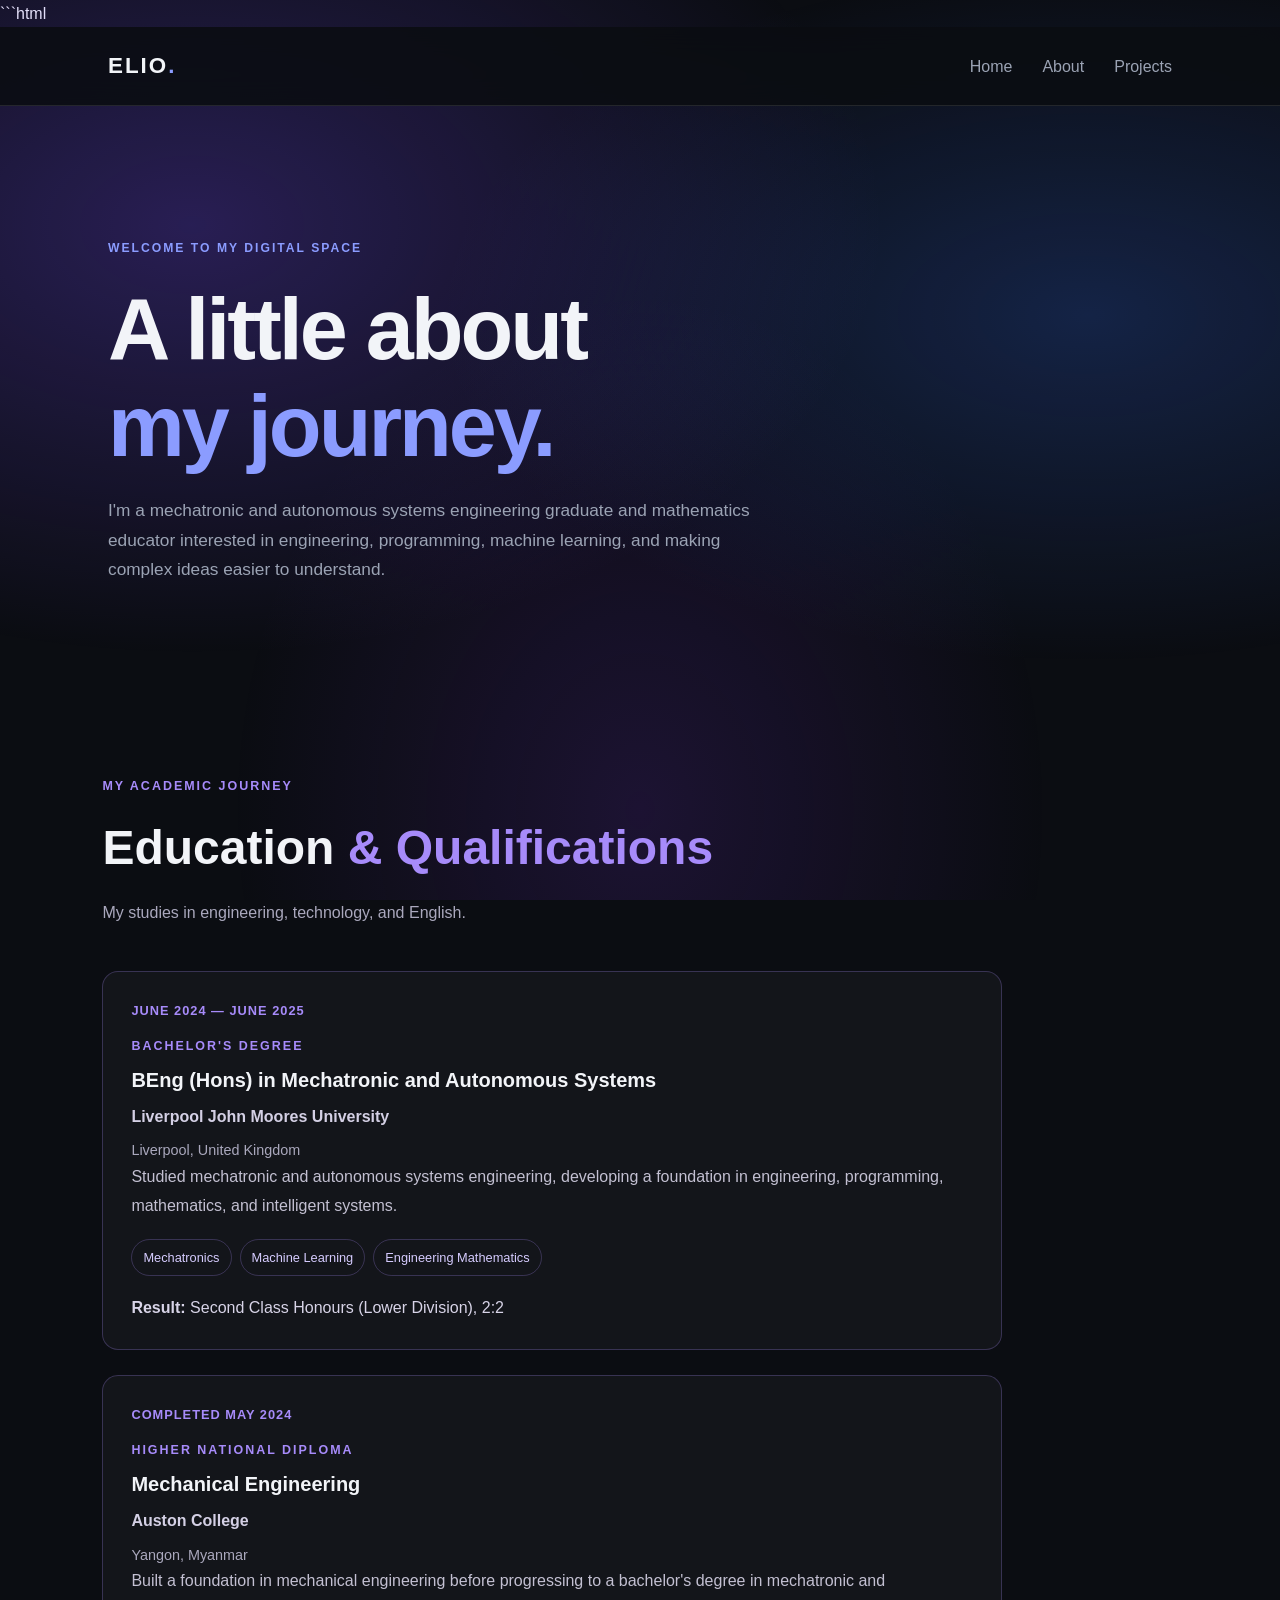
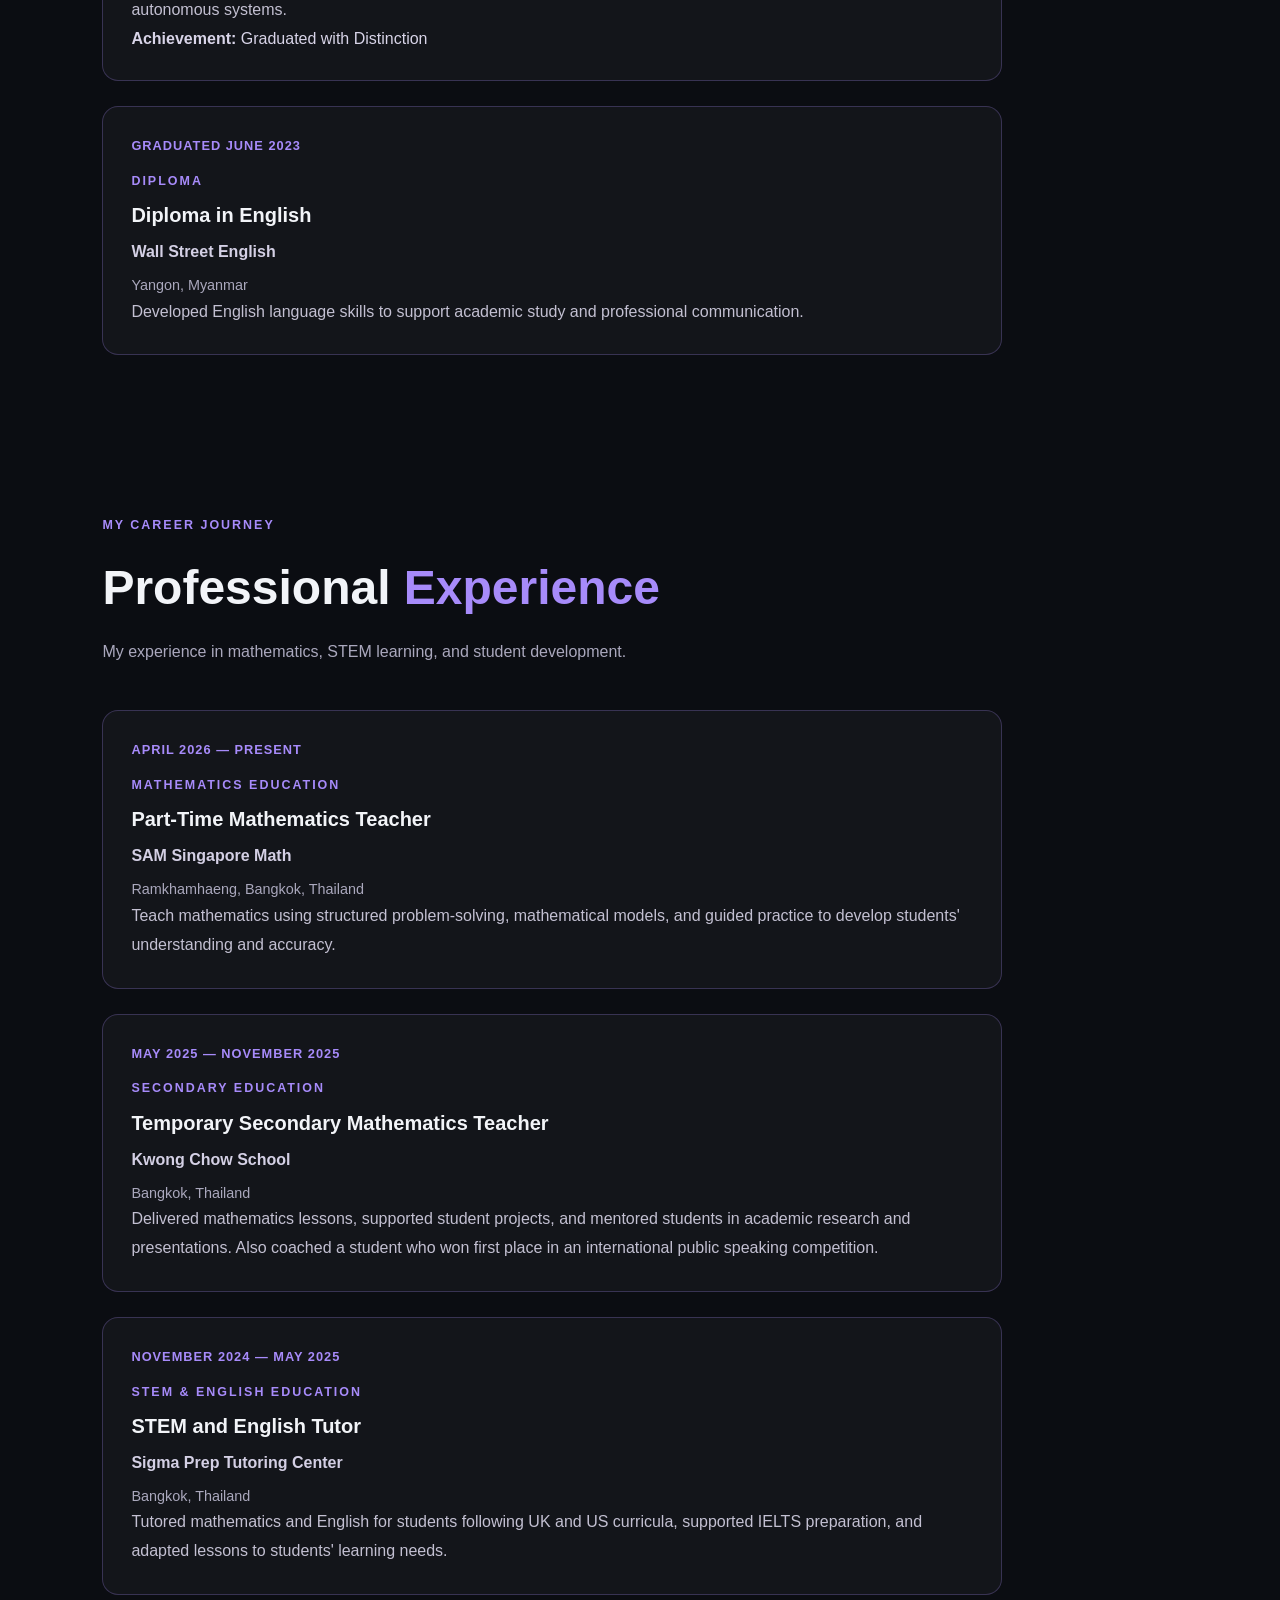
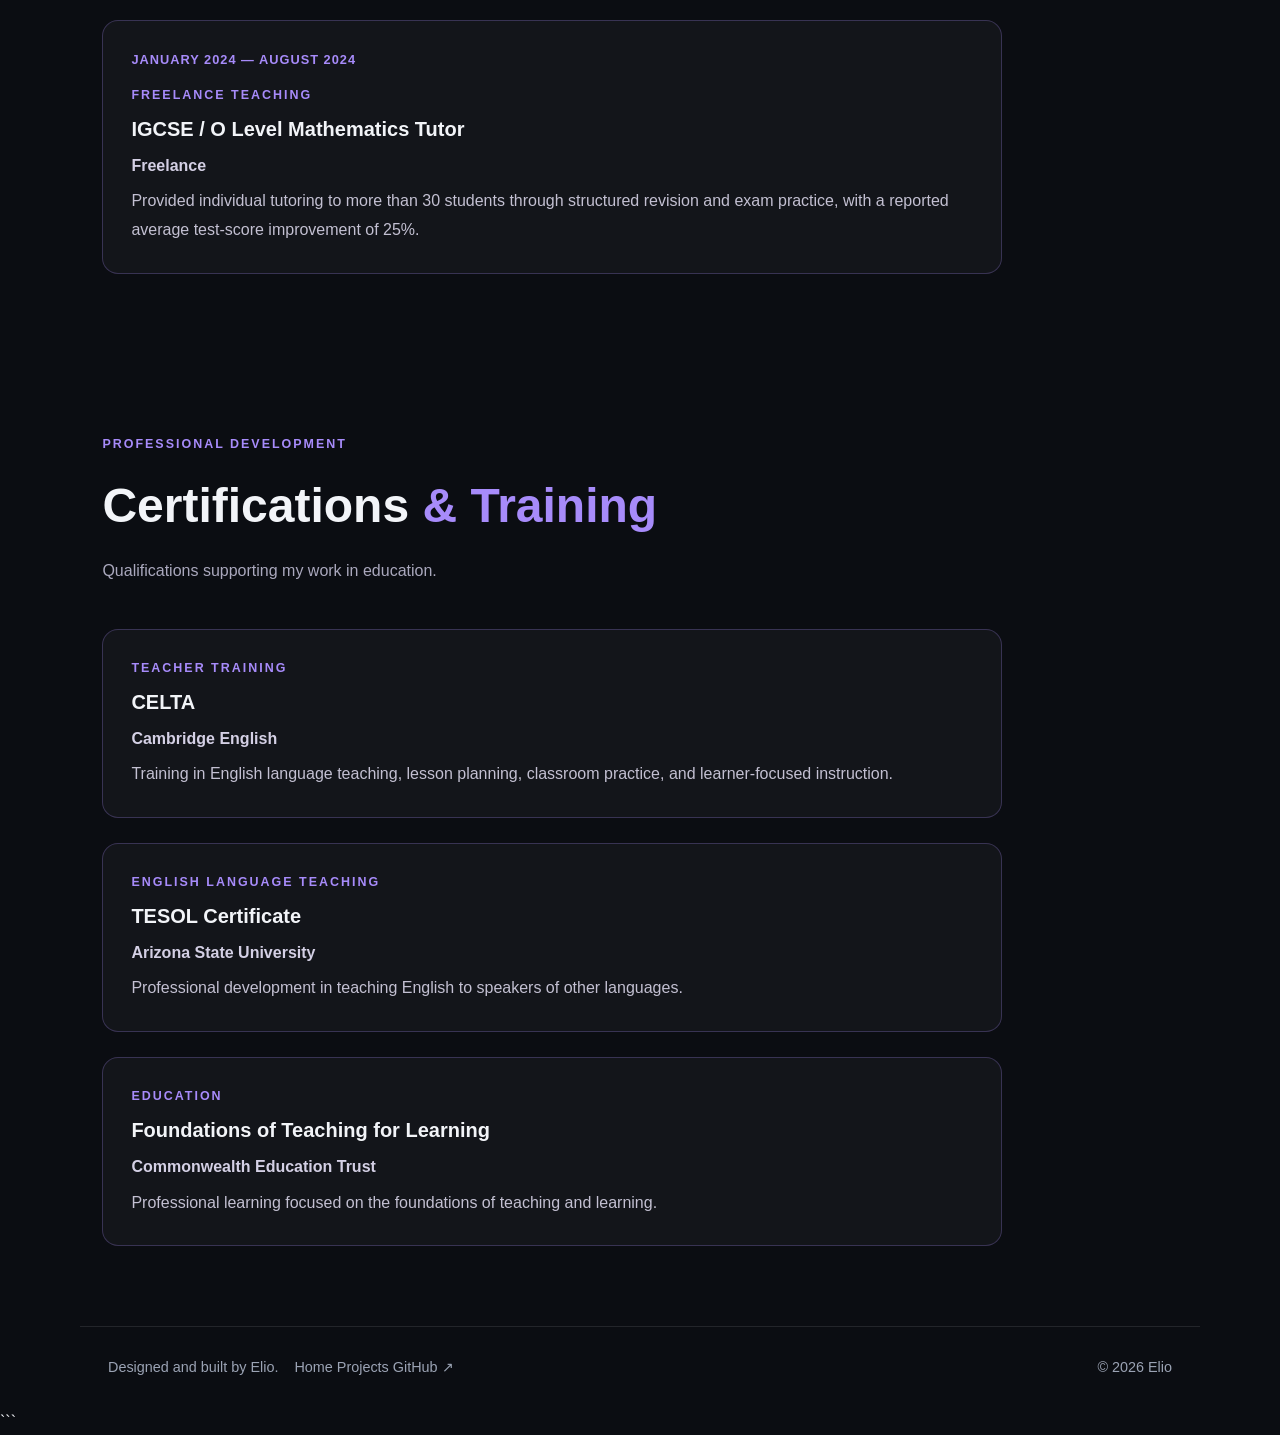
==== about.html @ 5c2333bc "Create about.html" ====
```html
<!DOCTYPE html>
<html lang="en">
<head>
    <meta charset="UTF-8">
    <meta name="viewport" content="width=device-width, initial-scale=1.0">

    <title>About Me | Elio</title>
    <meta name="description" content="Learn about Elio's engineering education, professional experience, and teaching qualifications.">
    <meta name="theme-color" content="#0b0b14">

    <link rel="stylesheet" href="style.css">
</head>

<body>

    <!-- Navigation -->
    <header>
        <nav class="navbar">
            <a href="index.html" class="logo">ELIO<span>.</span></a>

            <ul class="nav-links">
                <li><a href="index.html">Home</a></li>
                <li><a href="about.html">About</a></li>
                <li><a href="projects.html">Projects</a></li>
            </ul>
        </nav>
    </header>

    <main>

        <!-- Introduction -->
        <section class="hero">
            <p class="intro">MY BACKGROUND</p>

            <h1>
                A little about<br>
                <span>my journey.</span>
            </h1>

            <p class="hero-description">
                I'm a mechatronic and autonomous systems engineering
                graduate and mathematics educator interested in
                engineering, programming, machine learning, and
                making complex ideas easier to understand.
            </p>
        </section>


        <!-- Education -->
        <section id="education" class="education-section">
            <div class="section-heading">
                <p class="section-label">MY ACADEMIC JOURNEY</p>
                <h2>Education <span>& Qualifications</span></h2>
                <p class="section-description">
                    My studies in engineering, technology, and English.
                </p>
            </div>

            <div class="education-timeline">

                <article class="education-card">
                    <div class="education-date">JUNE 2024 — JUNE 2025</div>

                    <div class="education-content">
                        <p class="education-type">BACHELOR'S DEGREE</p>
                        <h3>BEng (Hons) in Mechatronic and Autonomous Systems</h3>
                        <h4>Liverpool John Moores University</h4>
                        <p class="education-location">
                            Liverpool, United Kingdom
                        </p>

                        <p>
                            Studied mechatronic and autonomous systems
                            engineering, developing a foundation in
                            engineering, programming, mathematics,
                            and intelligent systems.
                        </p>

                        <div class="education-tags">
                            <span>Mechatronics</span>
                            <span>Machine Learning</span>
                            <span>Engineering Mathematics</span>
                        </div>

                        <p class="education-result">
                            <strong>Result:</strong>
                            Second Class Honours (Lower Division), 2:2
                        </p>
                    </div>
                </article>


                <article class="education-card">
                    <div class="education-date">COMPLETED MAY 2024</div>

                    <div class="education-content">
                        <p class="education-type">HIGHER NATIONAL DIPLOMA</p>
                        <h3>Mechanical Engineering</h3>
                        <h4>Auston College</h4>
                        <p class="education-location">Yangon, Myanmar</p>

                        <p>
                            Built a foundation in mechanical engineering
                            before progressing to a bachelor's degree
                            in mechatronic and autonomous systems.
                        </p>

                        <p class="education-result">
                            <strong>Achievement:</strong>
                            Graduated with Distinction
                        </p>
                    </div>
                </article>


                <article class="education-card">
                    <div class="education-date">GRADUATED JUNE 2023</div>

                    <div class="education-content">
                        <p class="education-type">DIPLOMA</p>
                        <h3>Diploma in English</h3>
                        <h4>Wall Street English</h4>
                        <p class="education-location">Yangon, Myanmar</p>

                        <p>
                            Developed English language skills to support
                            academic study and professional communication.
                        </p>
                    </div>
                </article>

            </div>
        </section>


        <!-- Professional Experience -->
        <section id="experience" class="education-section">
            <div class="section-heading">
                <p class="section-label">MY CAREER JOURNEY</p>
                <h2>Professional <span>Experience</span></h2>
                <p class="section-description">
                    My experience in mathematics, STEM learning,
                    and student development.
                </p>
            </div>

            <div class="education-timeline">

                <article class="education-card">
                    <div class="education-date">APRIL 2026 — PRESENT</div>

                    <div class="education-content">
                        <p class="education-type">MATHEMATICS EDUCATION</p>
                        <h3>Part-Time Mathematics Teacher</h3>
                        <h4>SAM Singapore Math</h4>
                        <p class="education-location">
                            Ramkhamhaeng, Bangkok, Thailand
                        </p>

                        <p>
                            Teach mathematics using structured problem-solving,
                            mathematical models, and guided practice to develop
                            students' understanding and accuracy.
                        </p>
                    </div>
                </article>


                <article class="education-card">
                    <div class="education-date">MAY 2025 — NOVEMBER 2025</div>

                    <div class="education-content">
                        <p class="education-type">SECONDARY EDUCATION</p>
                        <h3>Temporary Secondary Mathematics Teacher</h3>
                        <h4>Kwong Chow School</h4>
                        <p class="education-location">Bangkok, Thailand</p>

                        <p>
                            Delivered mathematics lessons, supported student
                            projects, and mentored students in academic
                            research and presentations. Also coached a student
                            who won first place in an international public
                            speaking competition.
                        </p>
                    </div>
                </article>


                <article class="education-card">
                    <div class="education-date">NOVEMBER 2024 — MAY 2025</div>

                    <div class="education-content">
                        <p class="education-type">STEM & ENGLISH EDUCATION</p>
                        <h3>STEM and English Tutor</h3>
                        <h4>Sigma Prep Tutoring Center</h4>
                        <p class="education-location">Bangkok, Thailand</p>

                        <p>
                            Tutored mathematics and English for students
                            following UK and US curricula, supported IELTS
                            preparation, and adapted lessons to students'
                            learning needs.
                        </p>
                    </div>
                </article>


                <article class="education-card">
                    <div class="education-date">JANUARY 2024 — AUGUST 2024</div>

                    <div class="education-content">
                        <p class="education-type">FREELANCE TEACHING</p>
                        <h3>IGCSE / O Level Mathematics Tutor</h3>
                        <h4>Freelance</h4>

                        <p>
                            Provided individual tutoring to more than
                            30 students through structured revision and
                            exam practice, with a reported average
                            test-score improvement of 25%.
                        </p>
                    </div>
                </article>

            </div>
        </section>


        <!-- Certifications -->
        <section id="certifications" class="education-section">
            <div class="section-heading">
                <p class="section-label">PROFESSIONAL DEVELOPMENT</p>
                <h2>Certifications <span>& Training</span></h2>
                <p class="section-description">
                    Qualifications supporting my work in education.
                </p>
            </div>

            <div class="education-timeline">

                <article class="education-card">
                    <div class="education-content">
                        <p class="education-type">TEACHER TRAINING</p>
                        <h3>CELTA</h3>
                        <h4>Cambridge English</h4>
                        <p>
                            Training in English language teaching,
                            lesson planning, classroom practice,
                            and learner-focused instruction.
                        </p>
                    </div>
                </article>


                <article class="education-card">
                    <div class="education-content">
                        <p class="education-type">ENGLISH LANGUAGE TEACHING</p>
                        <h3>TESOL Certificate</h3>
                        <h4>Arizona State University</h4>
                        <p>
                            Professional development in teaching
                            English to speakers of other languages.
                        </p>
                    </div>
                </article>


                <article class="education-card">
                    <div class="education-content">
                        <p class="education-type">EDUCATION</p>
                        <h3>Foundations of Teaching for Learning</h3>
                        <h4>Commonwealth Education Trust</h4>
                        <p>
                            Professional learning focused on
                            the foundations of teaching and learning.
                        </p>
                    </div>
                </article>

            </div>
        </section>

    </main>


    <!-- Footer -->
    <footer>
        <p>Designed and built by Elio.</p>

        <div>
            <a href="index.html">Home</a>
            <a href="projects.html">Projects</a>
            <a href="https://github.com/E1io777"
               target="_blank"
               rel="noopener noreferrer">
                GitHub ↗
            </a>
        </div>
    </footer>

    <script src="script.js"></script>

</body>
</html>
```
---- style.css ----
/* =========================
   1. Global Settings
========================= */

:root {
    --background: #0b0d12;
    --surface: #121620;
    --text: #f2f4f8;
    --muted: #9ba3b4;
    --accent: #8b9cff;
    --border: rgba(255, 255, 255, 0.10);
}

* {
    margin: 0;
    padding: 0;
    box-sizing: border-box;
}

html {
    scroll-behavior: smooth;
    scroll-padding-top: 90px;
}

body {
    background: var(--background);
    color: var(--text);
    font-family: Arial, Helvetica, sans-serif;
    line-height: 1.7;
}

a {
    color: inherit;
    text-decoration: none;
}

::selection {
    background: var(--accent);
    color: #0b0d12;
}


/* =========================
   2. Navigation Bar
========================= */

header {
    position: sticky;
    top: 0;
    z-index: 100;
    background: rgba(11, 13, 18, 0.88);
    backdrop-filter: blur(14px);
    border-bottom: 1px solid var(--border);
}

.navbar {
    max-width: 1120px;
    margin: auto;
    padding: 20px 28px;
    display: flex;
    align-items: center;
    justify-content: space-between;
}

.logo {
    font-size: 1.4rem;
    font-weight: 800;
    letter-spacing: 2px;
}

.logo span {
    color: var(--accent);
}

.nav-links {
    display: flex;
    gap: 30px;
    list-style: none;
}

.nav-links a {
    color: var(--muted);
    transition: color 0.25s ease;
}

.nav-links a:hover {
    color: var(--text);
}


/* =========================
   3. Hero Section
========================= */

.hero {
    max-width: 1120px;
    min-height: 590px;
    margin: auto;
    padding: 130px 28px 110px;
    display: flex;
    flex-direction: column;
    justify-content: center;
    align-items: flex-start;
}

.intro,
.section-label,
.project-number {
    color: var(--accent);
    font-size: 0.76rem;
    font-weight: 700;
    letter-spacing: 2px;
}

.hero h1 {
    margin: 22px 0;
    font-size: clamp(2.8rem, 7vw, 5.4rem);
    line-height: 1.12;
    letter-spacing: -3px;
}

.hero h1 span {
    color: var(--accent);
}

.hero-description {
    max-width: 650px;
    color: var(--muted);
    font-size: 1.08rem;
}

.hero-buttons {
    display: flex;
    flex-wrap: wrap;
    gap: 14px;
    margin-top: 32px;
}

.button {
    display: inline-block;
    padding: 12px 21px;
    border-radius: 8px;
    font-size: 0.92rem;
    font-weight: 700;
    transition:
        transform 0.25s ease,
        background 0.25s ease;
}

.button:hover {
    transform: translateY(-3px);
}

.primary-button {
    background: var(--accent);
    color: #0b0d12;
}

.primary-button:hover {
    background: #aab5ff;
}

.secondary-button {
    border: 1px solid var(--border);
    background: var(--surface);
}


/* =========================
   4. General Sections
========================= */

.section {
    max-width: 1120px;
    margin: auto;
    padding: 90px 28px;
}

.section h2 {
    margin: 12px 0 24px;
    font-size: clamp(2rem, 4vw, 3rem);
    letter-spacing: -1px;
}

.section > p:not(.section-label) {
    max-width: 760px;
    color: var(--muted);
}


/* =========================
   5. Project Cards
========================= */

.project-grid {
    display: grid;
    grid-template-columns: repeat(3, minmax(0, 1fr));
    gap: 20px;
    margin-top: 36px;
}

.project-card {
    padding: 27px;
    background: var(--surface);
    border: 1px solid var(--border);
    border-radius: 14px;
    display: flex;
    flex-direction: column;
    align-items: flex-start;
    transition:
        transform 0.3s ease,
        border-color 0.3s ease,
        background 0.3s ease;
}

.project-card:hover {
    transform: translateY(-6px);
    border-color: var(--accent);
    background: #171c29;
}

.project-card h3 {
    margin: 18px 0 12px;
    font-size: 1.25rem;
    line-height: 1.4;
}

.project-card > p:not(.project-number):not(.project-tags) {
    color: var(--muted);
    font-size: 0.94rem;
}

.project-tags {
    margin-top: 22px;
    color: var(--accent);
    font-size: 0.8rem;
}

.project-card a,
.coming-soon {
    margin-top: 24px;
    font-size: 0.9rem;
    font-weight: 700;
}

.project-card a:hover {
    color: var(--accent);
}

.coming-soon {
    color: var(--muted);
    font-size: 0.75rem;
    letter-spacing: 1px;
}


/* =========================
   6. Skills
========================= */

.skills-list {
    display: flex;
    flex-wrap: wrap;
    gap: 12px;
    margin-top: 28px;
}

.skills-list span {
    padding: 10px 16px;
    border: 1px solid var(--border);
    background: var(--surface);
    border-radius: 8px;
    font-size: 0.9rem;
    transition:
        border-color 0.25s ease,
        transform 0.25s ease;
}

.skills-list span:hover {
    border-color: var(--accent);
    transform: translateY(-3px);
}

.skills-note {
    margin-top: 20px;
    font-size: 0.9rem;
}


/* =========================
   7. Footer
========================= */

footer {
    max-width: 1120px;
    margin: auto;
    padding: 28px;
    border-top: 1px solid var(--border);
    display: flex;
    justify-content: space-between;
    gap: 16px;
    color: var(--muted);
    font-size: 0.9rem;
}

footer a:hover {
    color: var(--accent);
}


/* =========================
   8. Mobile Layout
========================= */

@media (max-width: 800px) {
    .project-grid {
        grid-template-columns: 1fr;
    }

    .hero {
        min-height: auto;
        padding-top: 100px;
        padding-bottom: 80px;
    }

    .section {
        padding-top: 65px;
        padding-bottom: 65px;
    }
}

@media (max-width: 480px) {
    .navbar {
        padding: 16px 20px;
    }

    .nav-links {
        gap: 13px;
        font-size: 0.8rem;
    }

    .hero,
    .section {
        padding-left: 20px;
        padding-right: 20px;
    }

    .hero h1 {
        letter-spacing: -1.5px;
    }

    footer {
        padding: 24px 20px;
        flex-wrap: wrap;
    }
}

/* =========================
   9. Scroll Reveal Animation
========================= */

.reveal {
    opacity: 0;
    transform: translateY(24px);
    transition:
        opacity 0.7s ease,
        transform 0.7s ease;
}

.reveal.visible {
    opacity: 1;
    transform: translateY(0);
}

.footer-year {
    margin-left: auto;
}

@media (prefers-reduced-motion: reduce) {
    *,
    *::before,
    *::after {
        scroll-behavior: auto !important;
        transition-duration: 0.01ms !important;
        animation-duration: 0.01ms !important;
    }

    .reveal {
        opacity: 1;
        transform: none;
    }
}


/* =========================
   10. Futuristic Ambient Glow
========================= */

body {
    position: relative;
    overflow-x: hidden;
    background: #0b0d12;
}

/* Keep the glow behind the content */
body::before {
    content: "";
    position: fixed;
    inset: 0;
    z-index: 0;
    pointer-events: none;

    background:
        radial-gradient(
            ellipse at 15% 25%,
            rgba(117, 76, 255, 0.28),
            transparent 45%
        ),
        radial-gradient(
            ellipse at 85% 35%,
            rgba(55, 115, 255, 0.22),
            transparent 42%
        ),
        radial-gradient(
            ellipse at 50% 90%,
            rgba(120, 50, 220, 0.16),
            transparent 45%
        );

    animation: ambientGlow 10s ease-in-out infinite alternate;
}

/* Keep the actual website above the background */
body > * {
    position: relative;
    z-index: 1;
}

@keyframes ambientGlow {
    from {
        opacity: 0.7;
    }

    to {
        opacity: 1;
    }
}

@media (prefers-reduced-motion: reduce) {
    body::before {
        animation: none;
        opacity: 1;
    }
}

/* Education timeline */

.education-section {
  padding: 80px 8%;
}

.section-heading {
  margin-bottom: 45px;
}

.section-label,
.education-type {
  color: #a78bfa;
  font-size: 0.78rem;
  font-weight: 700;
  letter-spacing: 2px;
}

.section-heading h2 {
  font-size: clamp(2rem, 4vw, 3rem);
  margin: 10px 0;
}

.section-heading h2 span {
  color: #a78bfa;
}

.section-description {
  color: #aaa8bd;
  line-height: 1.7;
}

.education-timeline {
  position: relative;
  display: grid;
  gap: 25px;
  max-width: 900px;
}

.education-card {
  position: relative;
  padding: 28px;
  border: 1px solid rgba(167, 139, 250, 0.25);
  border-radius: 16px;
  background: rgba(255, 255, 255, 0.035);
  transition: transform 0.25s ease, border-color 0.25s ease;
}

.education-card:hover {
  transform: translateY(-5px);
  border-color: #a78bfa;
}

.education-date {
  color: #a78bfa;
  font-size: 0.8rem;
  font-weight: 700;
  letter-spacing: 1px;
  margin-bottom: 14px;
}

.education-content h3 {
  font-size: 1.25rem;
  line-height: 1.5;
  margin: 8px 0;
}

.education-content h4 {
  color: #d4d0e5;
  margin: 8px 0;
}

.education-location {
  color: #aaa8bd;
  font-size: 0.9rem;
}

.education-content > p:not(.education-type):not(.education-location):not(.education-result) {
  color: #c3c0d2;
  line-height: 1.8;
}

.education-tags {
  display: flex;
  flex-wrap: wrap;
  gap: 8px;
  margin: 18px 0;
}

.education-tags span {
  padding: 7px 11px;
  border: 1px solid rgba(167, 139, 250, 0.25);
  border-radius: 20px;
  color: #d6ccff;
  font-size: 0.8rem;
}

.education-result {
  color: #d8d4e8;
  line-height: 1.7;
}

@media (max-width: 600px) {
  .education-section {
    padding: 55px 6%;
  }

  .education-card {
    padding: 20px;
  }
}
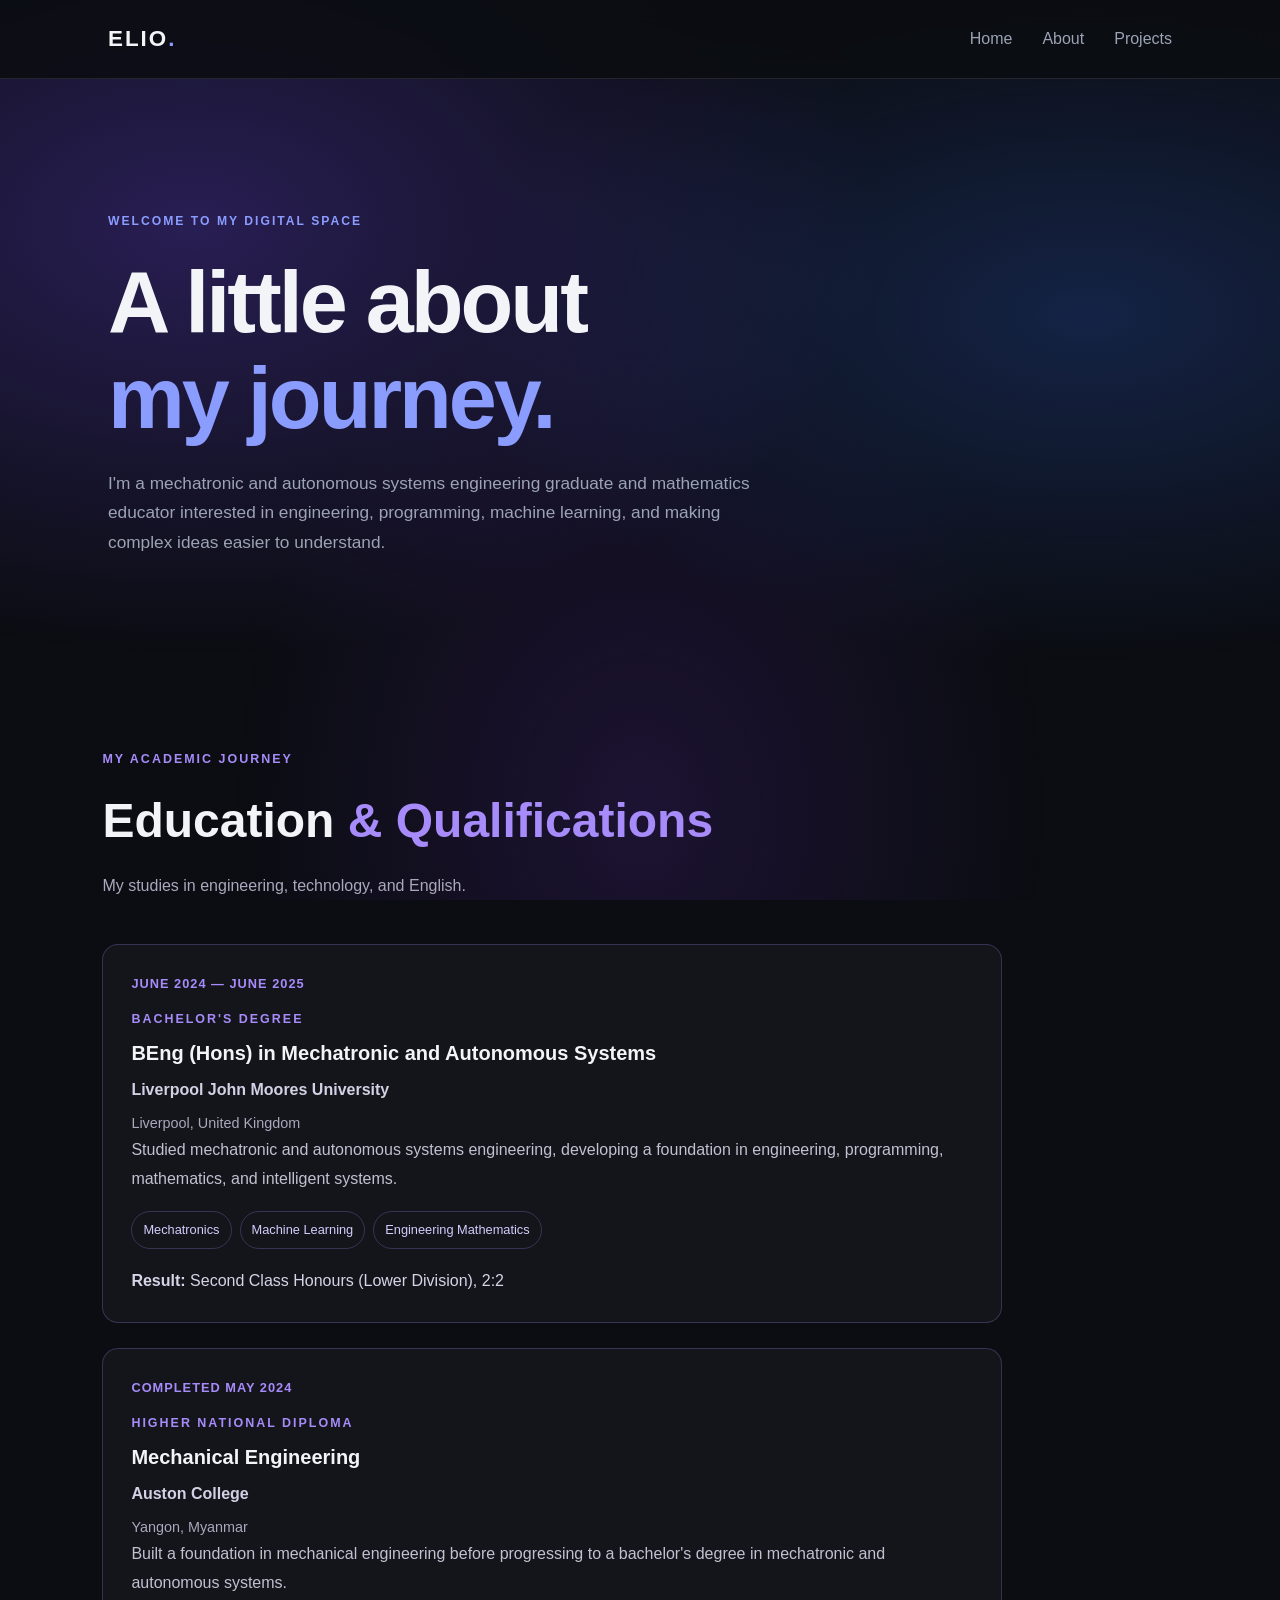
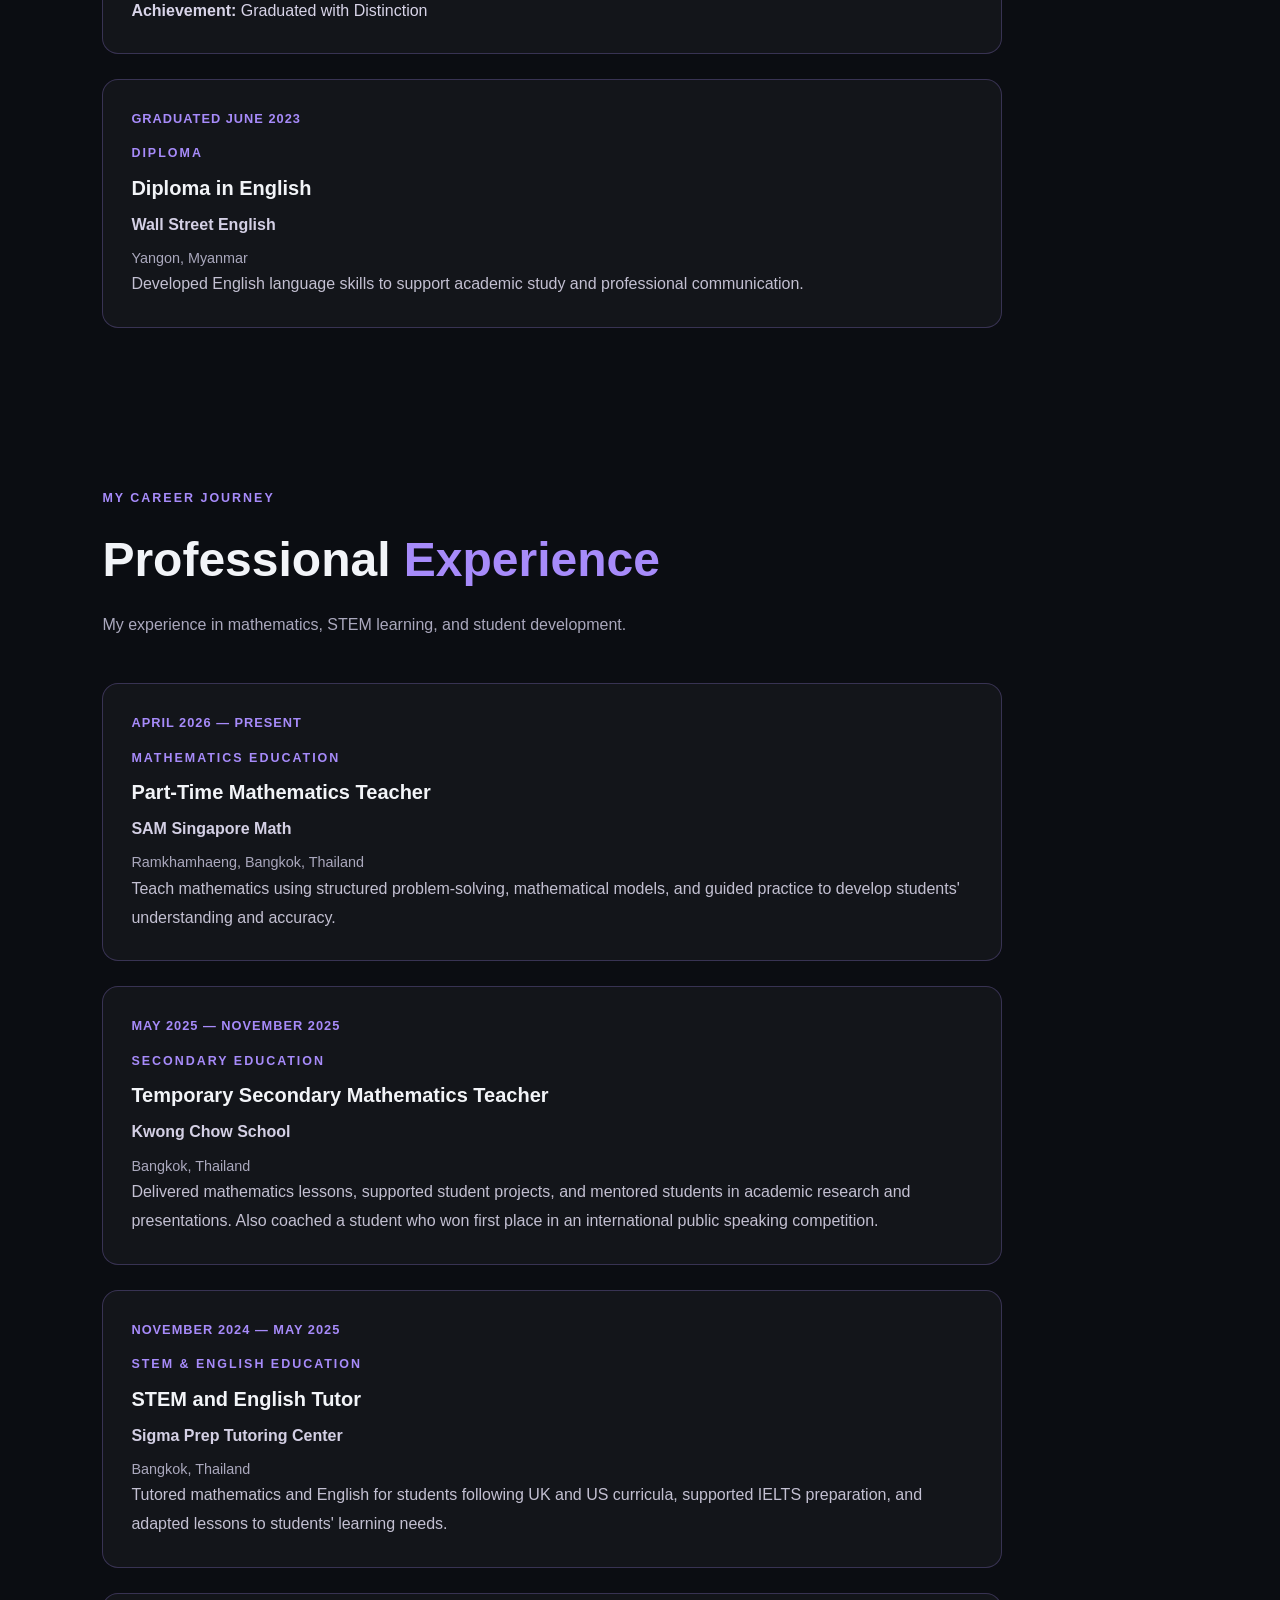
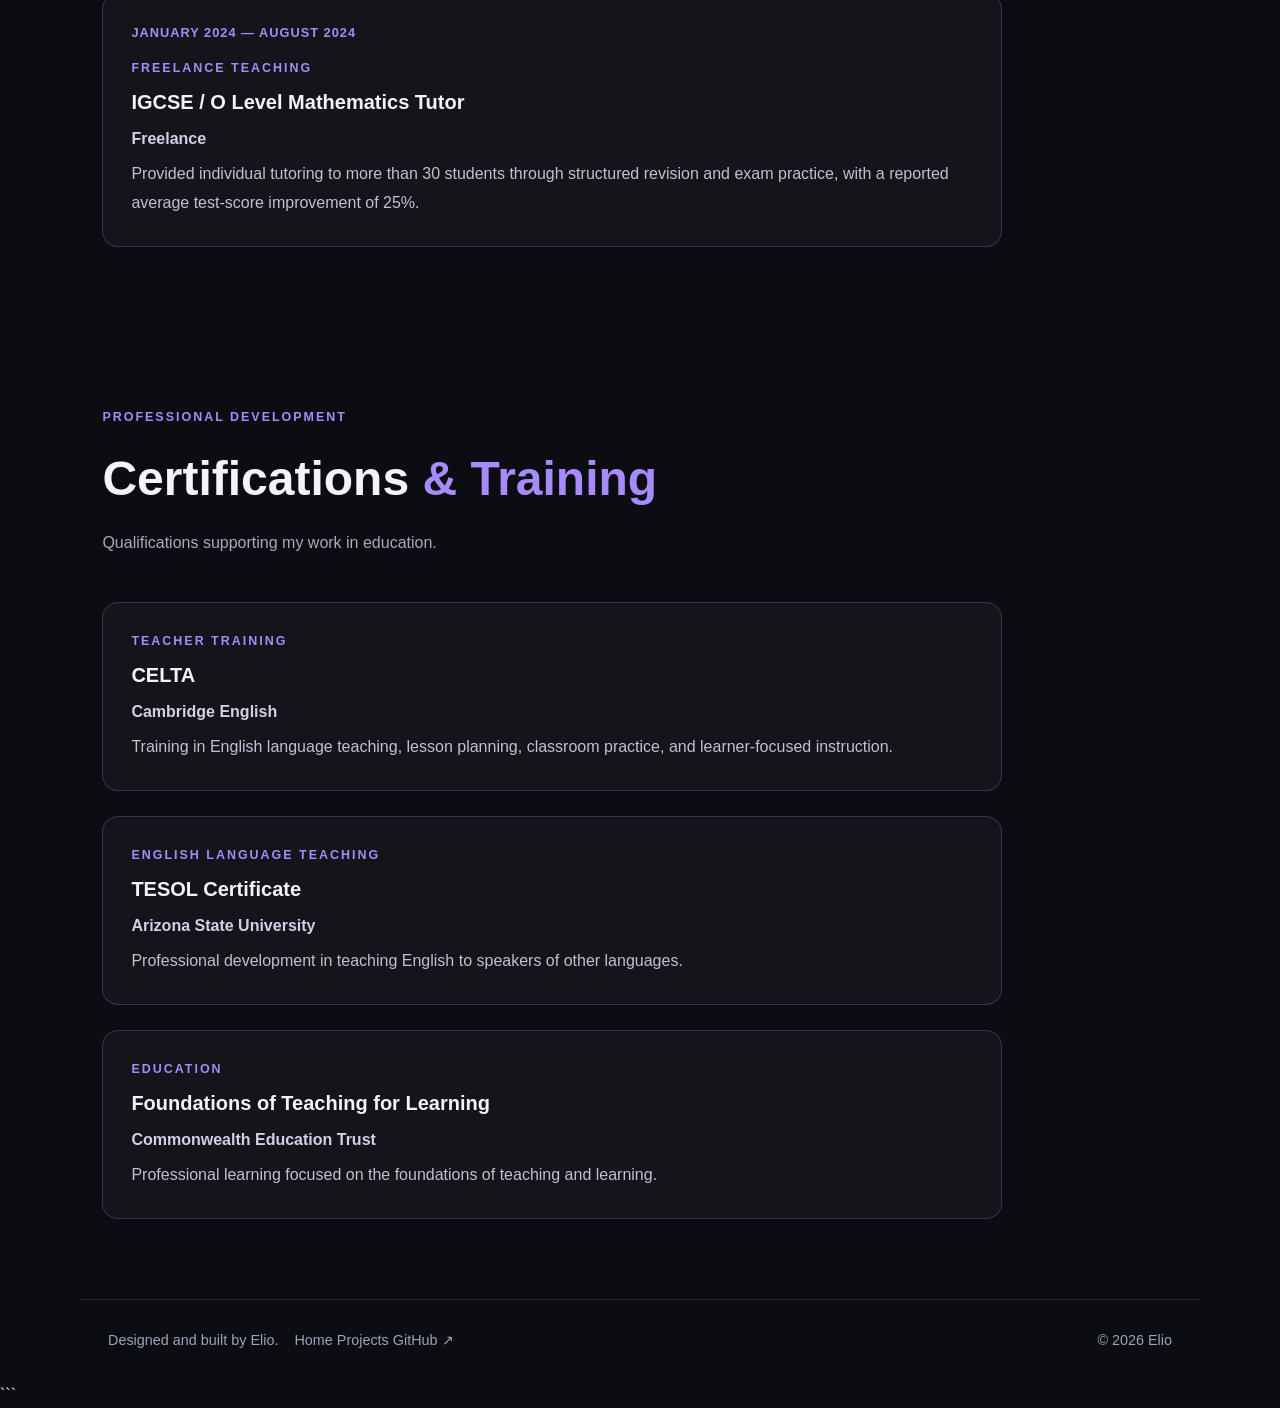
==== commit 3b9ea3b5: "Update about.html" ====
--- a/about.html
+++ b/about.html
@@ -1,4 +1,3 @@
-```html
 <!DOCTYPE html>
 <html lang="en">
 <head>
--- a/style.css
+++ b/style.css
@@ -566,3 +566,205 @@
   }
 }
 
+
+
+/* =========================
+   HOMEPAGE: centered cinematic hero
+   Added for index.html only
+========================= */
+.homepage {
+    background: #080e16;
+    background-image:
+        radial-gradient(ellipse at 50% 24%, rgba(22, 53, 76, .25), transparent 54%),
+        linear-gradient(180deg, #080e16 0%, #090e17 70%, #0b0d12 100%);
+}
+.homepage .navbar { background: rgba(8, 14, 22, .82); backdrop-filter: blur(16px); }
+.centered-hero {
+    min-height: min(760px, calc(100vh - 66px));
+    position: relative;
+    overflow: hidden;
+    display: flex;
+    align-items: center;
+    justify-content: center;
+    padding: 78px 24px 64px;
+    isolation: isolate;
+    border-bottom: 1px solid rgba(150, 190, 220, .08);
+    background:
+        radial-gradient(ellipse at 50% 110%, rgba(22, 88, 130, .17), transparent 46%),
+        linear-gradient(180deg, rgba(5, 12, 20, .12), rgba(5, 12, 20, .04));
+}
+.hero-content-centered {
+    width: min(100%, 980px);
+    text-align: center;
+    position: relative;
+    z-index: 2;
+}
+.hero-eyebrow {
+    display: inline-flex;
+    align-items: center;
+    gap: 10px;
+    padding: 10px 17px;
+    border: 1px solid rgba(167, 195, 219, .18);
+    border-radius: 999px;
+    background: rgba(15, 27, 39, .66);
+    color: #b7c9dc;
+    font-size: .7rem;
+    font-weight: 700;
+    letter-spacing: 1.8px;
+}
+.status-dot { width: 6px; height: 6px; border-radius: 50%; background: #70c9ff; box-shadow: 0 0 12px #4bbcff; }
+.centered-hero h1 {
+    margin: 30px auto 22px;
+    max-width: 1050px;
+    font-size: clamp(3.1rem, 7.5vw, 6.6rem);
+    font-weight: 500;
+    letter-spacing: -.065em;
+    line-height: 1.03;
+    text-wrap: balance;
+}
+.centered-hero h1 span {
+    color: #d8e7f5;
+    background: linear-gradient(95deg, #f3f7fc 10%, #b7d9f2 48%, #91b7e2 90%);
+    -webkit-background-clip: text;
+    background-clip: text;
+    -webkit-text-fill-color: transparent;
+}
+.hero-subtitle {
+    max-width: 680px;
+    margin: 0 auto;
+    color: #9ba8b6;
+    font-size: clamp(1rem, 1.6vw, 1.22rem);
+    line-height: 1.8;
+}
+.hero-actions-centered {
+    display: flex;
+    justify-content: center;
+    align-items: center;
+    flex-wrap: wrap;
+    gap: 16px;
+    margin-top: 42px;
+}
+.centered-hero .button, .home-contact .button {
+    min-width: 184px;
+    min-height: 48px;
+    display: inline-flex;
+    justify-content: center;
+    align-items: center;
+    gap: 16px;
+    border-radius: 999px;
+    text-decoration: none;
+}
+
+/* Primary button: lavender blue */
+.centered-hero .primary-button {
+    background: #8B96FF;
+    color: #10131C;
+    border: 1px solid #8B96FF;
+    box-shadow: none;
+    transition: background 0.25s ease, transform 0.25s ease;
+}
+
+/* Primary button hover effect */
+.centered-hero .primary-button:hover {
+    background: #A0A9FF;
+    border-color: #A0A9FF;
+    color: #10131C;
+    transform: translateY(-2px);
+}
+
+/* Secondary button: dark charcoal */
+.centered-hero .secondary-button {
+    background: #121620;
+    color: #F2F4F8;
+    border: 1px solid rgba(255, 255, 255, 0.12);
+    transition: background 0.25s ease, transform 0.25s ease;
+}
+
+/* Secondary button hover effect */
+.centered-hero .secondary-button:hover {
+    background: #1A2030;
+    border-color: rgba(255, 255, 255, 0.24);
+    color: #FFFFFF;
+    transform: translateY(-2px);
+}
+
+}
+.hero-highlights {
+    display: flex;
+    justify-content: center;
+    align-items: center;
+    flex-wrap: wrap;
+    gap: 12px 25px;
+    margin-top: 38px;
+    color: #778797;
+    font-size: .78rem;
+}
+.hero-highlights span { display: inline-flex; align-items: center; gap: 9px; }
+.hero-highlights i { display: inline-block; width: 5px; height: 5px; border-radius: 50%; background: #6ea9cf; }
+.hero-light {
+    pointer-events: none;
+    position: absolute;
+    width: 40vw;
+    height: 40vw;
+    max-width: 620px;
+    max-height: 620px;
+    border-radius: 50%;
+    filter: blur(60px);
+    opacity: .22;
+    z-index: -1;
+}
+.hero-light-one { top: 8%; left: -16%; background: radial-gradient(circle, #0c83c5, transparent 68%); }
+.hero-light-two { top: 16%; right: -15%; background: radial-gradient(circle, #1759a5, transparent 70%); }
+.hero-light-three { bottom: -40%; left: 30%; background: radial-gradient(circle, #164d8c, transparent 70%); opacity: .2; }
+.hero-bottom-glow {
+    position: absolute;
+    height: 1px;
+    width: 55%;
+    bottom: 0;
+    left: 22.5%;
+    background: linear-gradient(90deg, transparent, rgba(76, 174, 237, .48), transparent);
+    box-shadow: 0 0 35px 6px rgba(37, 133, 201, .12);
+}
+.homepage .home-intro, .homepage .home-skills { border-top: 1px solid var(--border); }
+@media (max-width: 700px) {
+    .centered-hero { min-height: 680px; padding: 65px 20px 54px; }
+    .centered-hero h1 { font-size: clamp(2.8rem, 10vw, 4.6rem); letter-spacing: -.055em; }
+    .hero-eyebrow { font-size: .59rem; letter-spacing: 1px; padding: 9px 12px; }
+    .hero-subtitle { font-size: 1rem; }
+    .hero-actions-centered { gap: 12px; margin-top: 30px; }
+    .centered-hero .button { min-width: 160px; }
+    .hero-highlights { gap: 10px 16px; font-size: .7rem; }
+}
+@media (prefers-reduced-motion: reduce) {
+    .centered-hero *, .hero-light { animation: none !important; transition: none !important; }
+}
+
+
+/* Small homepage-only corrections: match the glow used elsewhere on the site */
+.homepage {
+    background-color: var(--background);
+    background-image:
+        radial-gradient(ellipse at 18% 20%, rgba(91, 54, 177, 0.22), transparent 42%),
+        radial-gradient(ellipse at 82% 35%, rgba(34, 91, 157, 0.20), transparent 45%),
+        linear-gradient(180deg, #111326 0%, #0b0d12 100%);
+}
+.homepage .centered-hero {
+    background:
+        radial-gradient(ellipse at 18% 18%, rgba(91, 54, 177, 0.22), transparent 48%),
+        radial-gradient(ellipse at 82% 36%, rgba(34, 91, 157, 0.20), transparent 48%),
+        linear-gradient(180deg, rgba(17, 19, 38, 0.78) 0%, rgba(11, 13, 18, 0.38) 100%);
+}
+.homepage .hero-light {
+    display: block;
+    opacity: 0.12;
+}
+.homepage .centered-hero h1 {
+    font-size: clamp(2.8rem, 6.4vw, 5.4rem);
+    letter-spacing: -.05em;
+    line-height: 1.08;
+}
+@media (max-width: 700px) {
+    .homepage .centered-hero h1 {
+        font-size: clamp(2.35rem, 8.5vw, 4rem);
+    }
+}
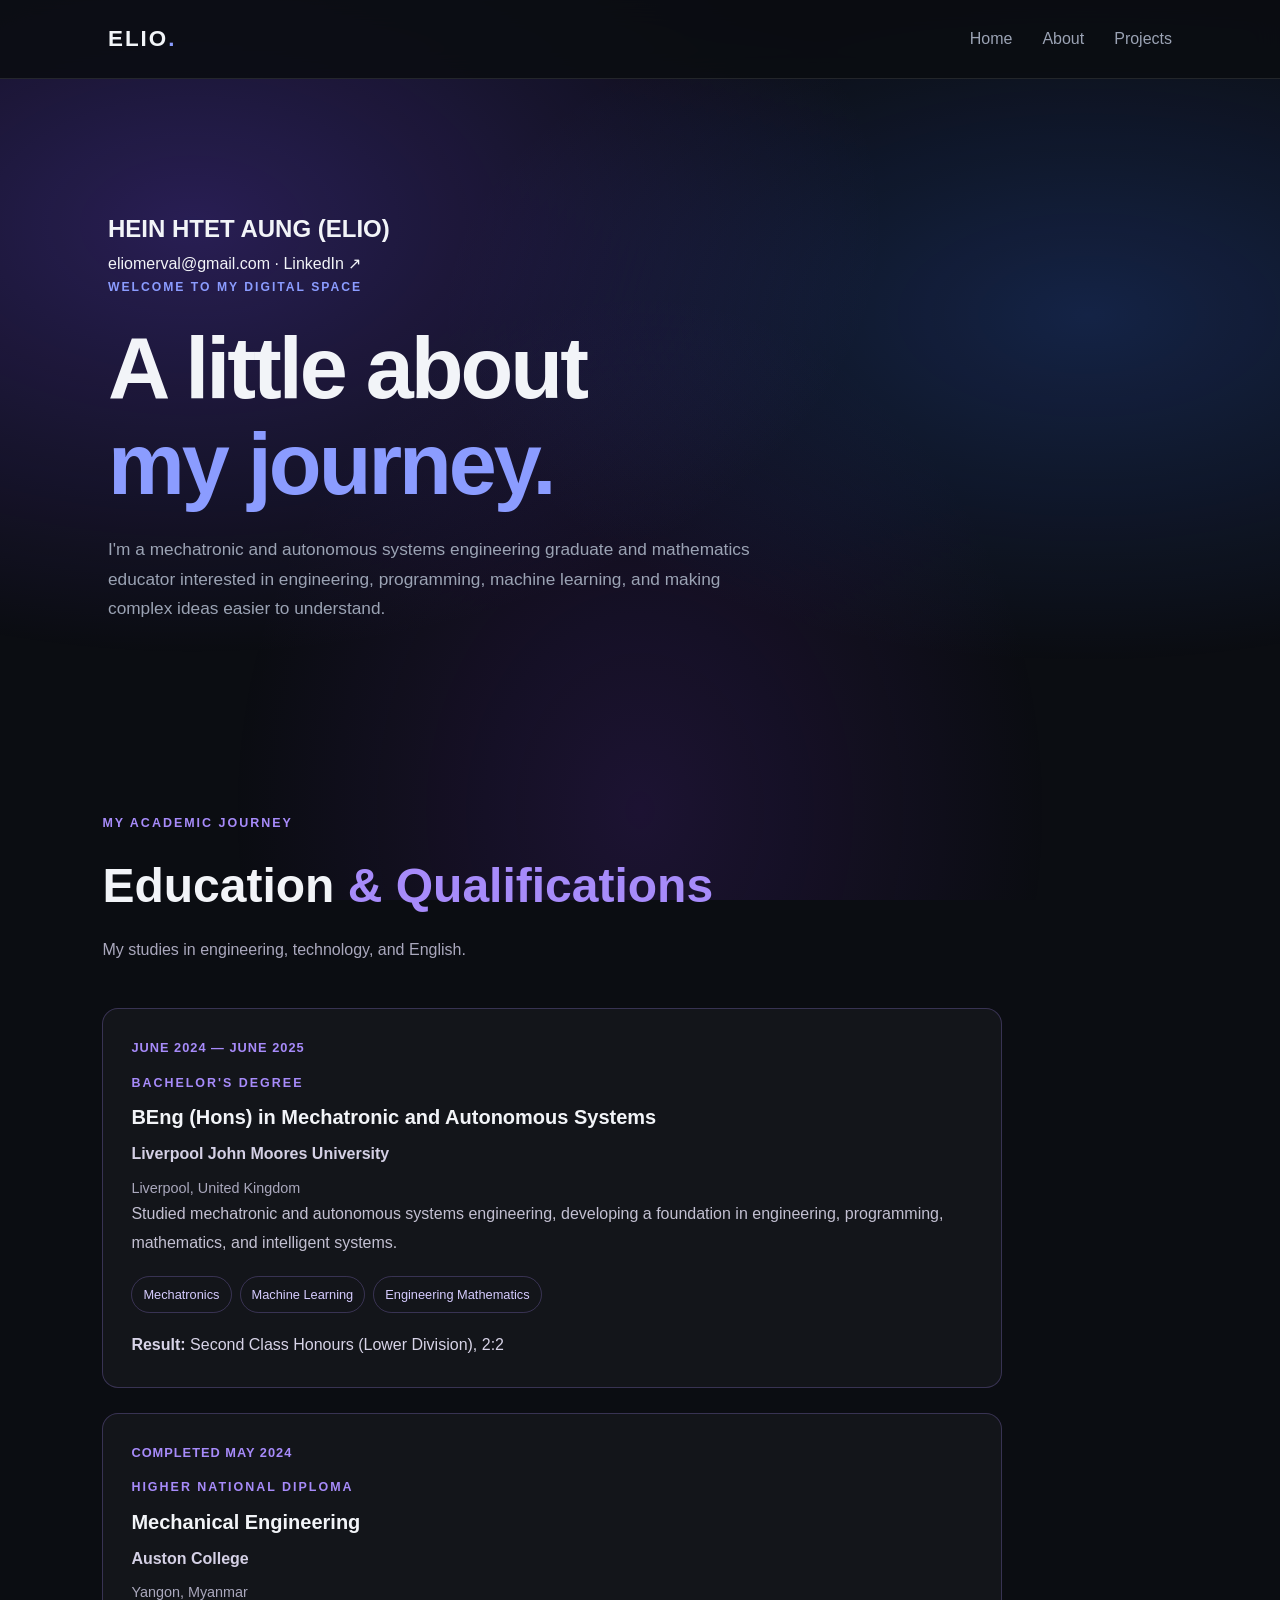
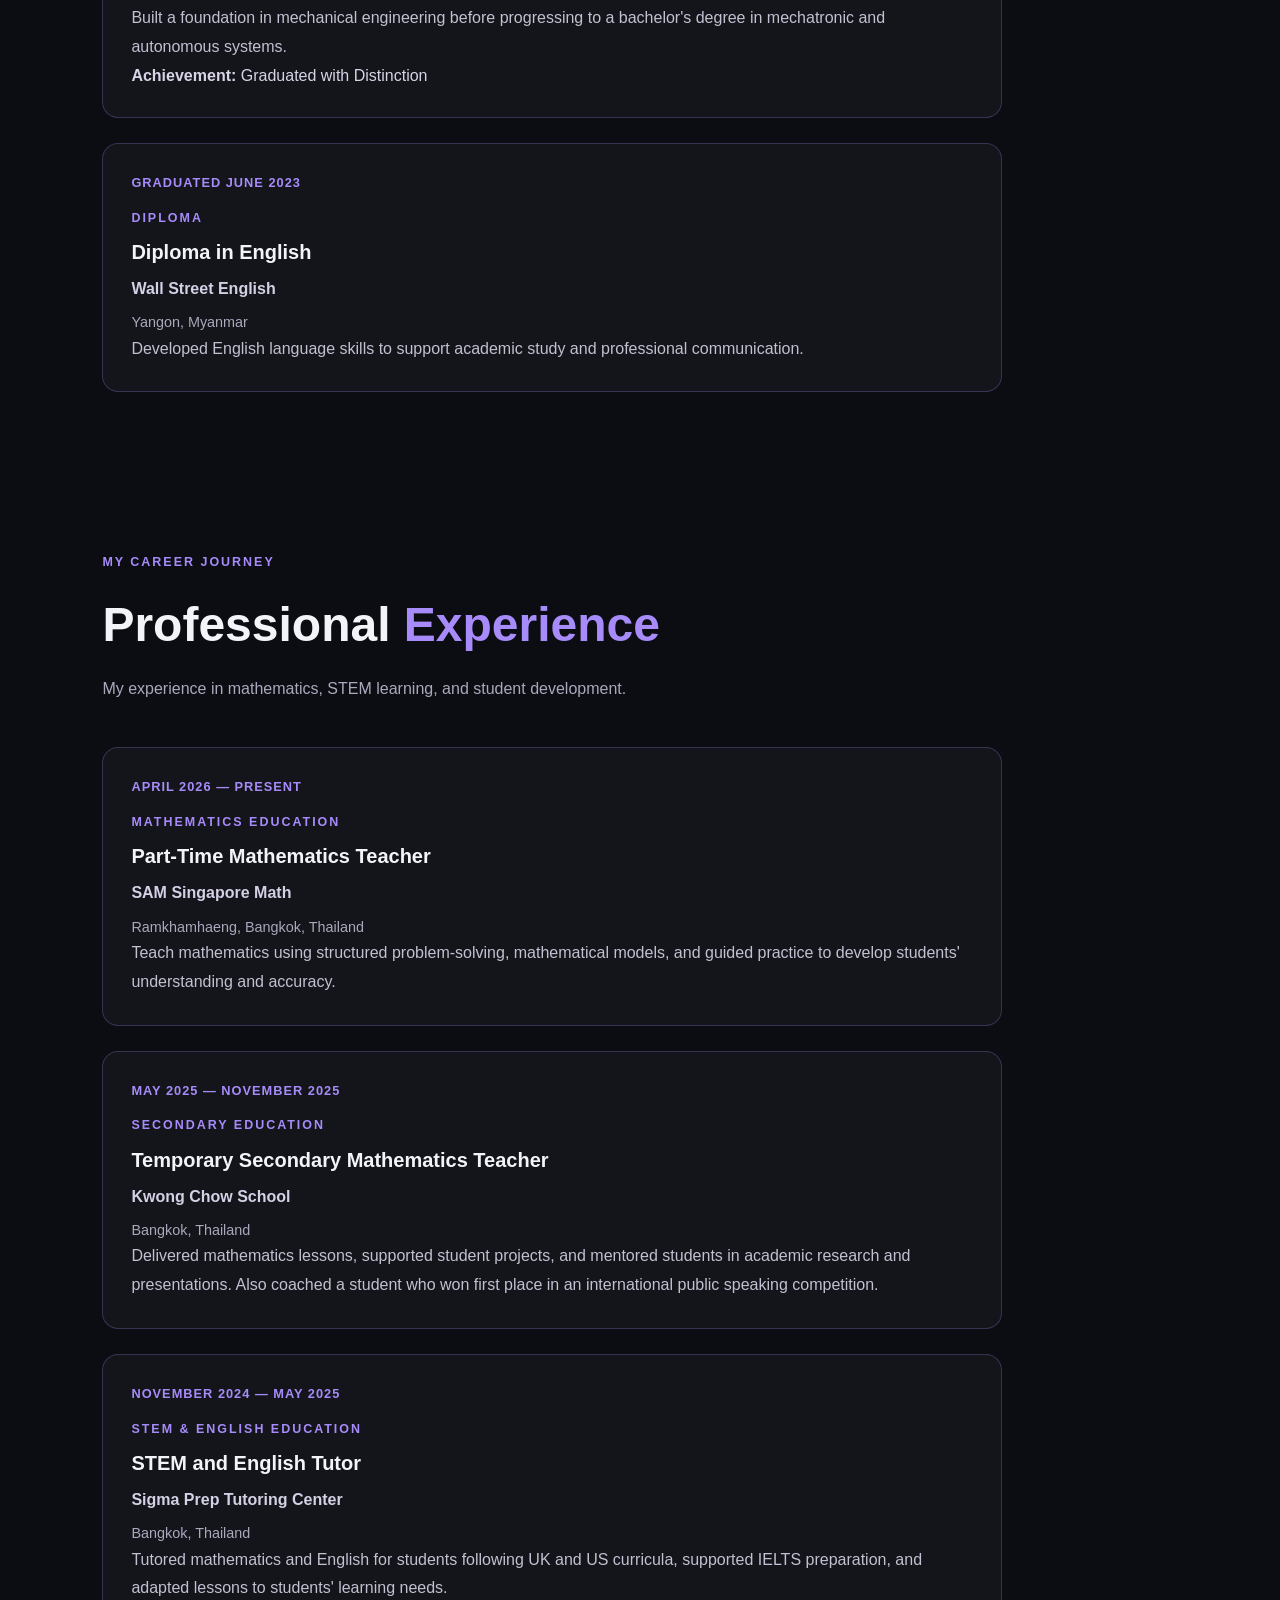
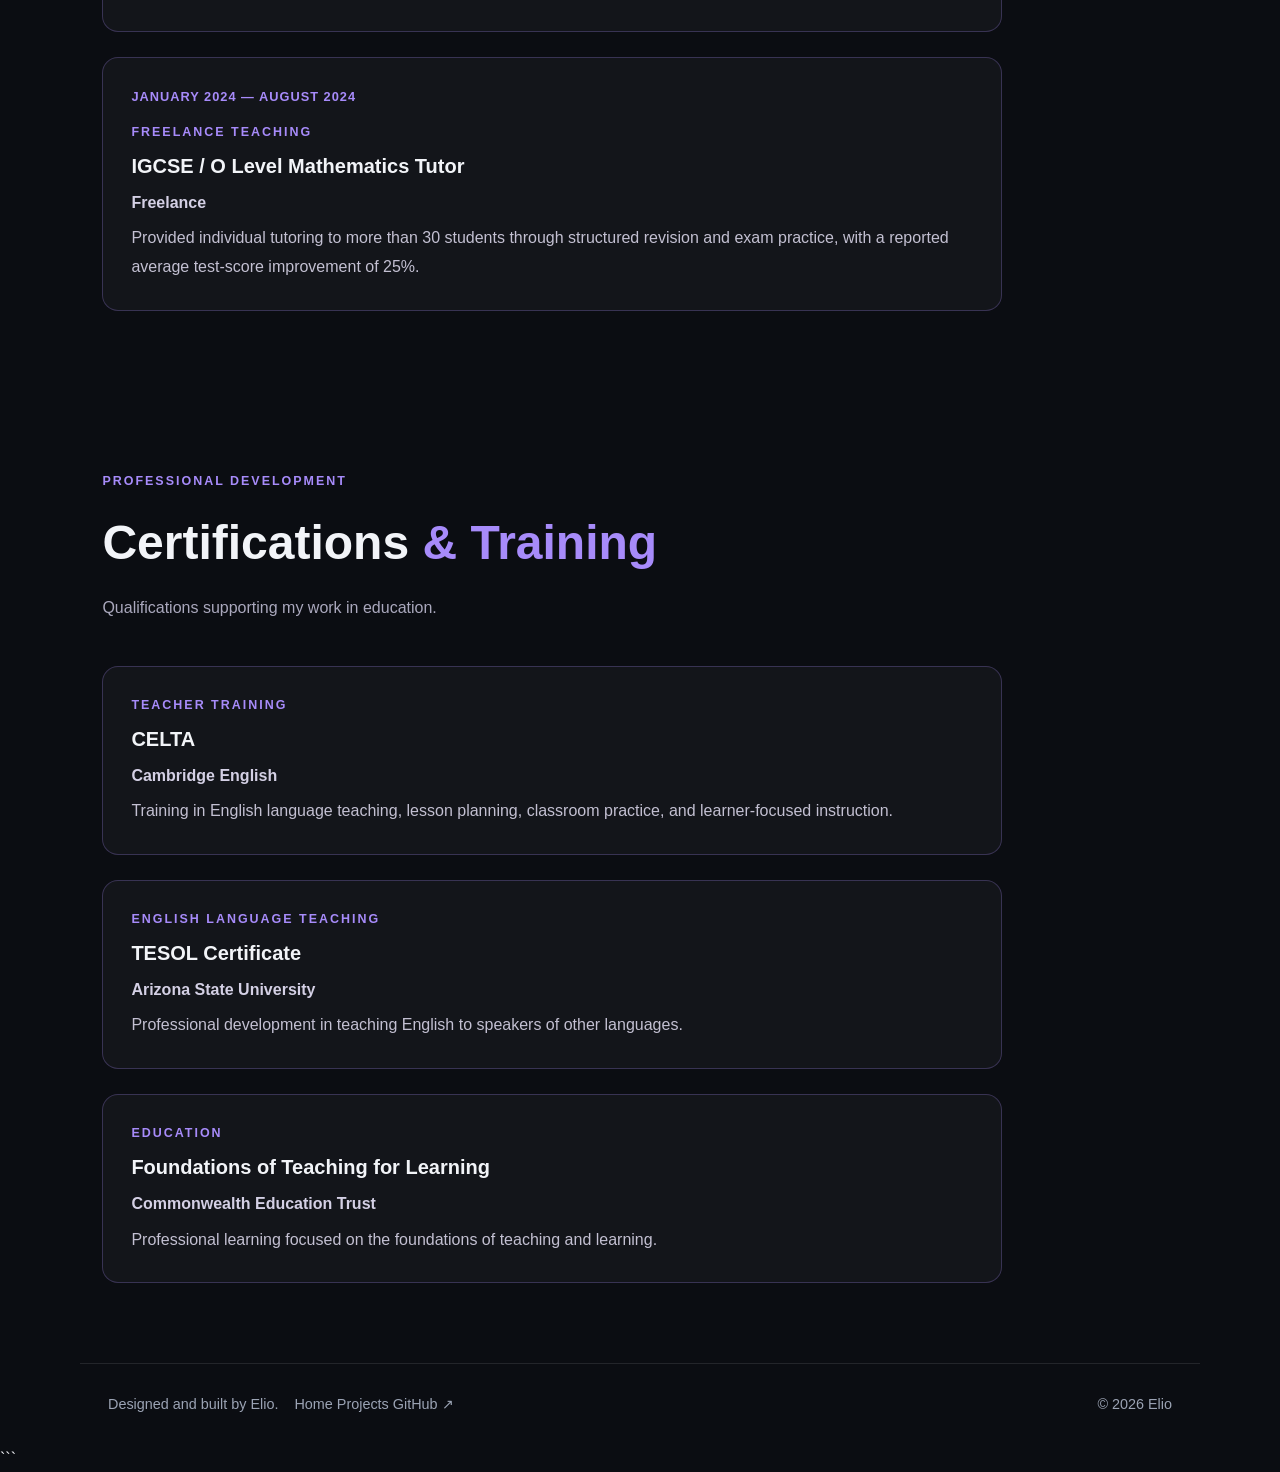
==== commit 4f46785a: "Add name and contact links to About page resume header" ====
--- a/about.html
+++ b/about.html
@@ -30,6 +30,15 @@
 
         <!-- Introduction -->
         <section class="hero">
+            <div class="resume-contact-header">
+                <h2>HEIN HTET AUNG <span>(ELIO)</span></h2>
+                <div class="resume-contact-links">
+                    <a href="mailto:eliomerval@gmail.com">eliomerval@gmail.com</a>
+                    <span aria-hidden="true">·</span>
+                    <a href="https://www.linkedin.com/in/hein-htet-aung-7778bb255/" target="_blank" rel="noopener noreferrer">LinkedIn ↗</a>
+                </div>
+            </div>
+
             <p class="intro">MY BACKGROUND</p>
 
             <h1>
